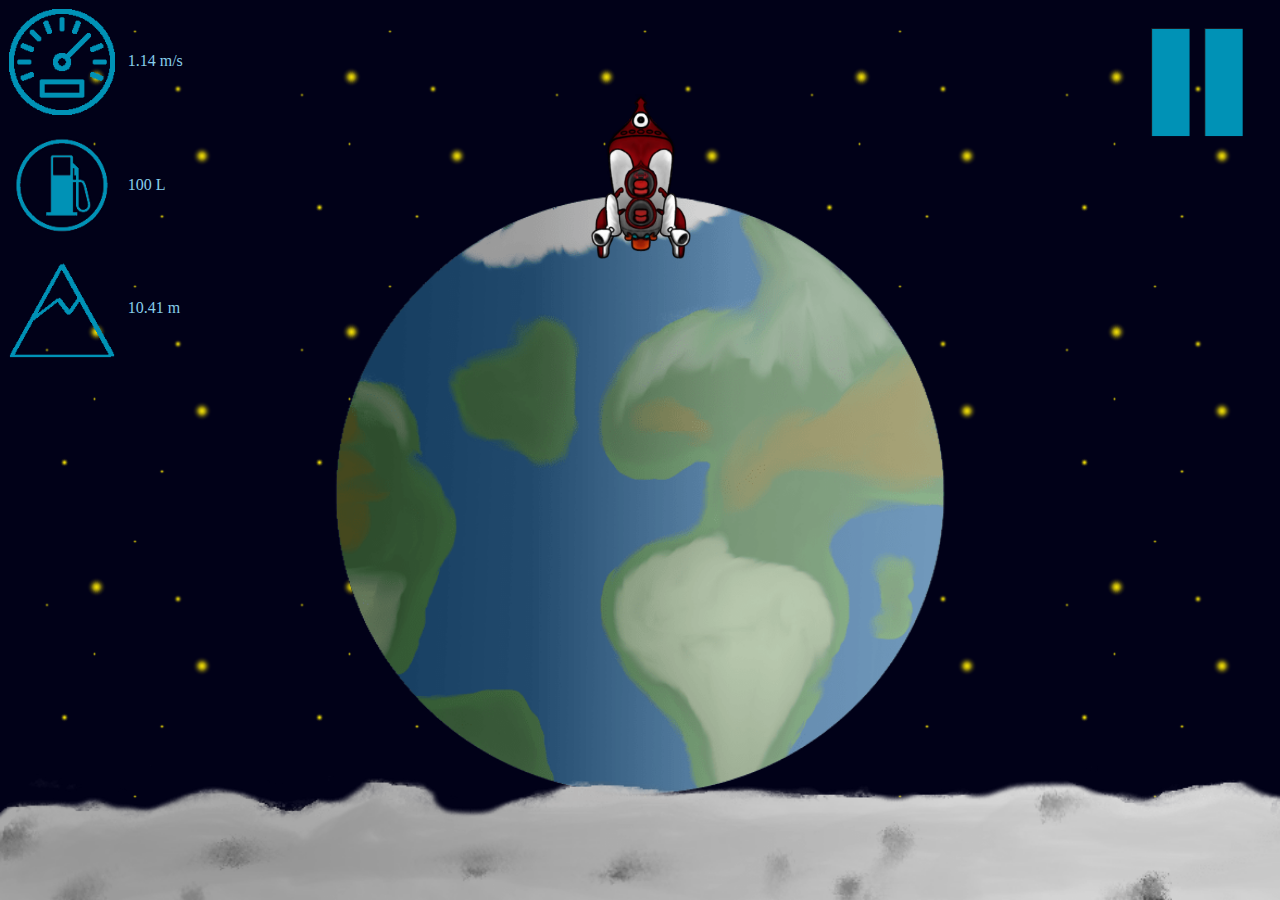
==== index.html @ b5a0437a "inicialización del repositorio" ====
<!DOCTYPE html>
<html>
<head>
    <title>Lunar Lander JS</title>
    <meta name="description" content="Lunar Lander con los conocimientos de primero de DAW">
    <meta name="viewport" content="width=device-width, initial-scale=1.0">
    <link rel='stylesheet' media='screen and (min-width: 721px)' href='css/d.css'>
    <link rel='stylesheet' media='screen and (max-width: 720px)' href='css/m.css'>
    <script src="js/js.js"></script>
</head>
<body>
    <div id="nave">
        <img id="cohete" src="img/Cohete.png" alt="img nave">
    </div>
    <img onclick="pausar();" id ="showm" src="img/Pausa.png">
    <div id="tierra">
        <img src="img/Tierra.png" alt="img tierra">
    </div>
    <div class="a">
        <div id="cpanel">
            <img src="img/Velocity.png"> <span id="velocidad">100</span> m/s<br>
            <img src="img/Fuel.png"> <span id="fuel">100</span> L<br>
            <img src="img/Height.png"> <span id="altura">70</span> m<br>
        </div>
    </div>
    <div class="b"></div>
    <div id="c">
        <img onclick="reanudar();" id="hidem" src="img/cancel.png">
        <br><br><h1>PAUSA</h1>
        <p>Para poder ganar deberás llegar a la superfície lunar a una velocidad inferior a 5 m/s, sino la nave explotará.</p>
        <p>Mantén pulsada cualquier tecla o clica una vez en la pantalla para encender los motores, y vuelve a clicar para apagar los motores. Pero recuerda: <br><br>El fuel decrece a medida que das impulso!</p>
    </div>
    <div class="d"></div>
    <div id="end">
        <h1 id="endgame">FIN DEL JUEGO</h1>
        <span id="infogame">Has perdido! Inténtalo de nuevo o mira la página de instrucciones para aprender más del juego.</span><br>
        <div id="restart"><img onclick="reset();" src="img/Reinicio.png" alt="img reset"></div>
        <div id="about"><a href="about.html"><img src="img/About.png" alt="img about"></a></div>
    </div>
</body>
</html>
---- css/d.css ----
body,html{
    background-image: url("../img/Background.png");
    height:100%;
    padding:0px;
    margin:0px;
}
.a{
    color:skyblue;
}
.b{
    
}
#c{
    background-color: darkblue;
    position: absolute;
    top: 5%;
    left: 2.5%;
    height: 90%;
    width: 95%;
    display:none;
    z-index: 25;
    border-radius: 25px;
    border-style: outset;
    filter: opacity(90%);
    text-align: center;
    color: white;
    font-size: 4vmin;
}
.a,.b{
    display:inline-block;
    width:33.33%;
    height:100%;
    float:left;
}
.d{
    background-image: url("../img/SueloLunar.png");
    background-size: cover; 
    height:15%;
    width:100%;
    position:fixed;
    bottom:0px;
}
#nave{
    text-align:center;
    position:fixed;
    top:10%;
    width:100%;
    height:20%;
    z-index: 10;
}
#nave img{
    height:100%;
}
#cpanel{
    z-index: 19;
}
#cpanel img{
    width: 25%;
    vertical-align: middle;
    margin: 2%;
}
#showm{
    float: right;
    width: 13%;
}
#hidem{
    float: right;
    width: 5%;
    margin: 1%;
}
#restart{
    width: 30%;
    display: inline-block;
    position: relative;
}
#restart img{
    width: 60%;
}
#tierra{
    text-align: center;
    position: absolute;
    top: 20%;
    width: 100%;
    height: 70%;
    z-index: 0;
}
#tierra img{
    height: 100%;
    position: relative;
}
#about{
    width: 25%;
    display: inline-block;

    position: relative;
}
#about img{
    width: 60%;
}
#end{
    top: 20%;
    width: 80%;
    height: 60%;
    left: 10%;
    position: fixed;
    background-color: darkblue;
    border-radius: 25px;
    color: white;
    font-size: 4vmin;
    border-style: outset;
    filter: opacity(90%);
    display: none;
    z-index: 25;
    text-align: center;
}
---- css/m.css ----
body,html{
    background-image: url(../img/Background.png);
    height:100%;
    padding:0px;
    margin:0px;
}
.a {
    display: inline-block;
    float: left;
    width: 45%;
    height: 100%;
    color: skyblue;
}
#c{
    background-color: darkblue;
    position: absolute;
    top: 5%;
    left: 2.5%;
    height: 90%;
    width: 95%;
    display:none;
    z-index: 25;
    border-radius: 25px;
    border-style: outset;
    filter: opacity(90%);
    text-align: center;
    color: white;
    font-size: 4vmin;
}
.d{
    background-image: url(../img/SueloLunar.png);
    background-size: cover;
    position:fixed;
    bottom:0px;
    height:15%;
    width:100%;
}
#nave{
    text-align:center;
    position:fixed;
    top:10%;
    width:100%;
    height:20%;
    z-index: 20;
}
#nave img{
    height:100%;
}
#cpanel{
    z-index: 2;
}
#altura{
    z-index: 5;
}
#cpanel img{
    width: 25%;
    margin: 2%;
    vertical-align: middle;
}
#showm{
    float: right;
    width: 20%;
    z-index: 50;
}
#hidem{
    float: right;
    width: 10%;
    margin: 1%;
}
#tierra{
    text-align: center;
    position: fixed;
    top: 20%;
    width: 100%;
    height: 70%;
    z-index: 0;
}
#tierra img{
    height: 100%;
    position: relative;
}
#restart{
    width: 30%;
    display: inline-block;
    margin-top: 10%;
    position: relative;
}
#restart img{
    width: 60%;
}
#about{
    width: 30%;
    display: inline-block;
    margin-top: 10%;
    position: relative;
}
#about img{
    width: 60%;
}
#end{
    top: 20%;
    width: 80%;
    height: 60%;
    left: 10%;
    position: fixed;
    background-color: darkblue;
    border-radius: 25px;
    color: white;
    font-size: 4vmin;
    border-style: outset;
    filter: opacity(90%);
    display: none;
    z-index: 25;
    text-align: center;
}
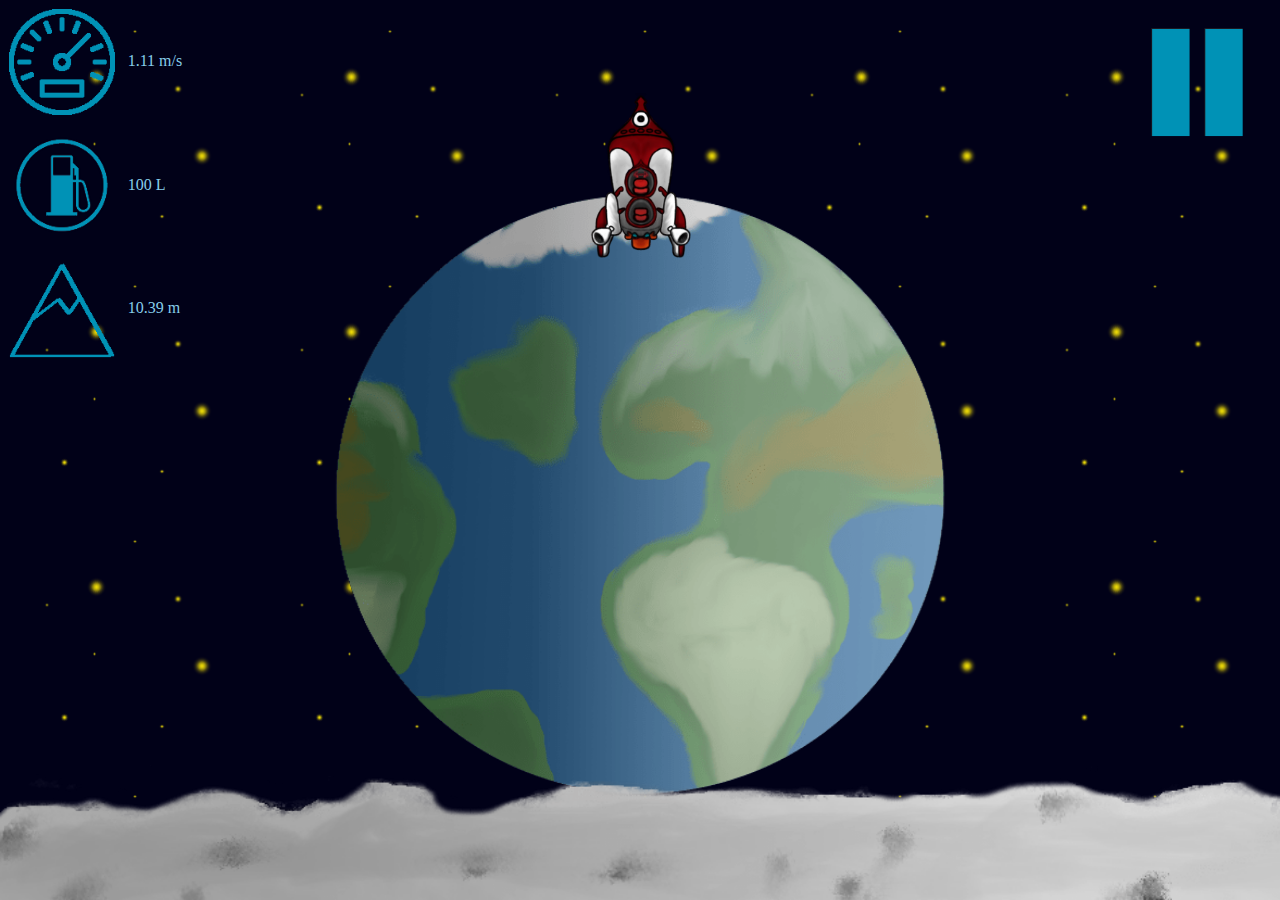
==== commit b60779cc: "arreglo" ====
(no text change in the page or its own stylesheets)
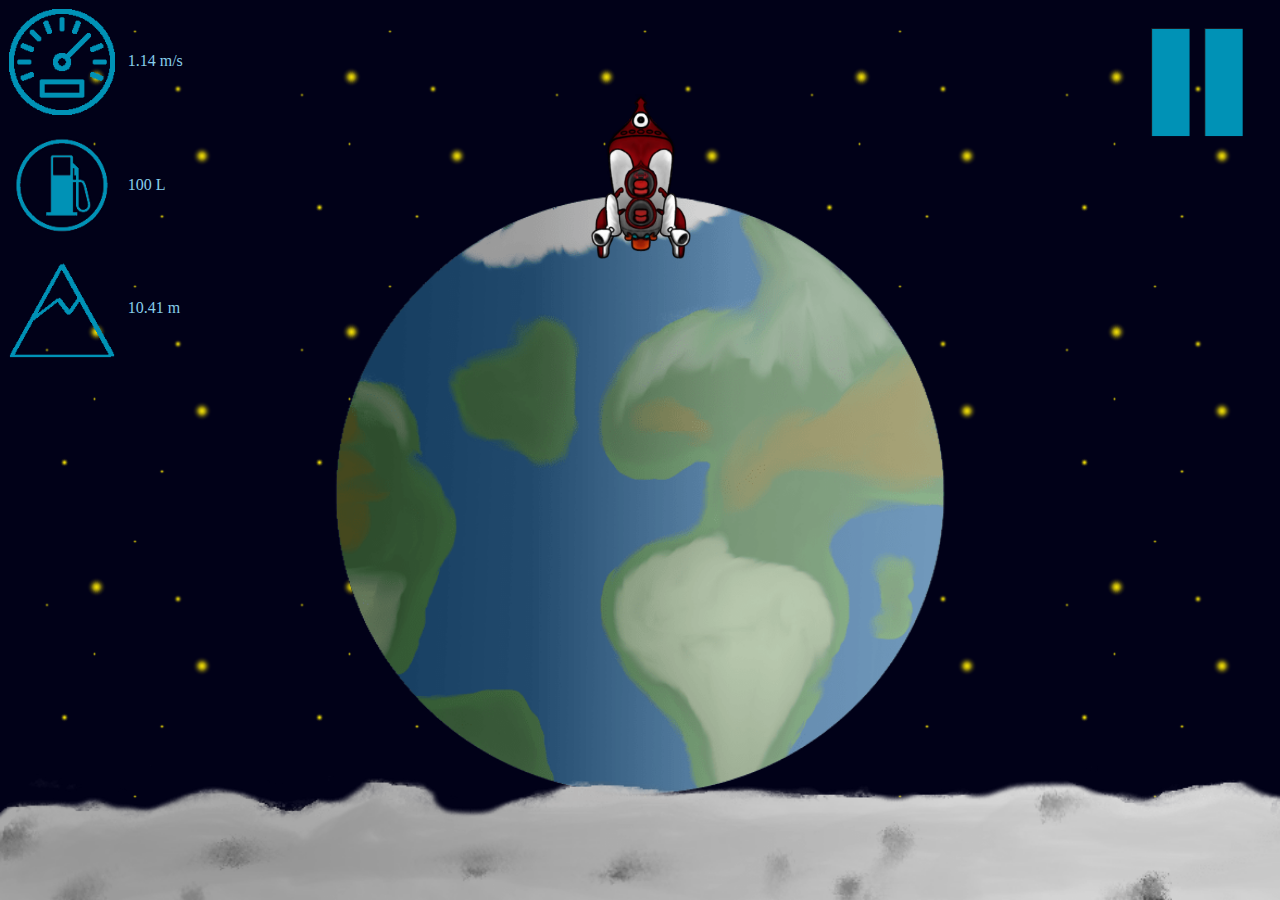
==== commit 6b2ba235: "minify" ====
--- a/index.html
+++ b/index.html
@@ -1,41 +1 @@
-<!DOCTYPE html>
-<html>
-<head>
-    <title>Lunar Lander JS</title>
-    <meta name="description" content="Lunar Lander con los conocimientos de primero de DAW">
-    <meta name="viewport" content="width=device-width, initial-scale=1.0">
-    <link rel='stylesheet' media='screen and (min-width: 721px)' href='css/d.css'>
-    <link rel='stylesheet' media='screen and (max-width: 720px)' href='css/m.css'>
-    <script src="js/js.js"></script>
-</head>
-<body>
-    <div id="nave">
-        <img id="cohete" src="img/Cohete.png" alt="img nave">
-    </div>
-    <img onclick="pausar();" id ="showm" src="img/Pausa.png">
-    <div id="tierra">
-        <img src="img/Tierra.png" alt="img tierra">
-    </div>
-    <div class="a">
-        <div id="cpanel">
-            <img src="img/Velocity.png"> <span id="velocidad">100</span> m/s<br>
-            <img src="img/Fuel.png"> <span id="fuel">100</span> L<br>
-            <img src="img/Height.png"> <span id="altura">70</span> m<br>
-        </div>
-    </div>
-    <div class="b"></div>
-    <div id="c">
-        <img onclick="reanudar();" id="hidem" src="img/cancel.png">
-        <br><br><h1>PAUSA</h1>
-        <p>Para poder ganar deberás llegar a la superfície lunar a una velocidad inferior a 5 m/s, sino la nave explotará.</p>
-        <p>Mantén pulsada cualquier tecla o clica una vez en la pantalla para encender los motores, y vuelve a clicar para apagar los motores. Pero recuerda: <br><br>El fuel decrece a medida que das impulso!</p>
-    </div>
-    <div class="d"></div>
-    <div id="end">
-        <h1 id="endgame">FIN DEL JUEGO</h1>
-        <span id="infogame">Has perdido! Inténtalo de nuevo o mira la página de instrucciones para aprender más del juego.</span><br>
-        <div id="restart"><img onclick="reset();" src="img/Reinicio.png" alt="img reset"></div>
-        <div id="about"><a href="about.html"><img src="img/About.png" alt="img about"></a></div>
-    </div>
-</body>
-</html>+<!DOCTYPE html><html><head> <title>Lunar Lander JS</title> <meta name="description" content="Lunar Lander con los conocimientos de primero de DAW"> <meta name="viewport" content="width=device-width, initial-scale=1.0"> <link rel='stylesheet' media='screen and (min-width: 721px)' href='css/d.css'> <link rel='stylesheet' media='screen and (max-width: 720px)' href='css/m.css'> <script src="js/js.js"></script></head><body> <div id="nave"> <img id="cohete" src="img/Cohete.png" alt="img nave"> </div><img onclick="pausar();" id="showm" src="img/Pausa.png"> <div id="tierra"> <img src="img/Tierra.png" alt="img tierra"> </div><div class="a"> <div id="cpanel"> <img src="img/Velocity.png"> <span id="velocidad">100</span> m/s<br><img src="img/Fuel.png"> <span id="fuel">100</span> L<br><img src="img/Height.png"> <span id="altura">70</span> m<br></div></div><div class="b"></div><div id="c"> <img onclick="reanudar();" id="hidem" src="img/cancel.png"> <br><br><h1>PAUSA</h1> <p>Para poder ganar deberás llegar a la superfície lunar a una velocidad inferior a 5 m/s, sino la nave explotará.</p><p>Mantén pulsada cualquier tecla o clica una vez en la pantalla para encender los motores, y vuelve a clicar para apagar los motores. Pero recuerda: <br><br>El fuel decrece a medida que das impulso!</p></div><div class="d"></div><div id="end"> <h1 id="endgame">FIN DEL JUEGO</h1> <span id="infogame">Has perdido! Inténtalo de nuevo o mira la página de instrucciones para aprender más del juego.</span><br><div id="restart"><img onclick="reset();" src="img/Reinicio.png" alt="img reset"></div><div id="about"><a href="about.html"><img src="img/About.png" alt="img about"></a></div></div></body></html>--- a/css/d.css
+++ b/css/d.css
@@ -1,115 +1 @@
-body,html{
-    background-image: url("../img/Background.png");
-    height:100%;
-    padding:0px;
-    margin:0px;
-}
-.a{
-    color:skyblue;
-}
-.b{
-    
-}
-#c{
-    background-color: darkblue;
-    position: absolute;
-    top: 5%;
-    left: 2.5%;
-    height: 90%;
-    width: 95%;
-    display:none;
-    z-index: 25;
-    border-radius: 25px;
-    border-style: outset;
-    filter: opacity(90%);
-    text-align: center;
-    color: white;
-    font-size: 4vmin;
-}
-.a,.b{
-    display:inline-block;
-    width:33.33%;
-    height:100%;
-    float:left;
-}
-.d{
-    background-image: url("../img/SueloLunar.png");
-    background-size: cover; 
-    height:15%;
-    width:100%;
-    position:fixed;
-    bottom:0px;
-}
-#nave{
-    text-align:center;
-    position:fixed;
-    top:10%;
-    width:100%;
-    height:20%;
-    z-index: 10;
-}
-#nave img{
-    height:100%;
-}
-#cpanel{
-    z-index: 19;
-}
-#cpanel img{
-    width: 25%;
-    vertical-align: middle;
-    margin: 2%;
-}
-#showm{
-    float: right;
-    width: 13%;
-}
-#hidem{
-    float: right;
-    width: 5%;
-    margin: 1%;
-}
-#restart{
-    width: 30%;
-    display: inline-block;
-    position: relative;
-}
-#restart img{
-    width: 60%;
-}
-#tierra{
-    text-align: center;
-    position: absolute;
-    top: 20%;
-    width: 100%;
-    height: 70%;
-    z-index: 0;
-}
-#tierra img{
-    height: 100%;
-    position: relative;
-}
-#about{
-    width: 25%;
-    display: inline-block;
-
-    position: relative;
-}
-#about img{
-    width: 60%;
-}
-#end{
-    top: 20%;
-    width: 80%;
-    height: 60%;
-    left: 10%;
-    position: fixed;
-    background-color: darkblue;
-    border-radius: 25px;
-    color: white;
-    font-size: 4vmin;
-    border-style: outset;
-    filter: opacity(90%);
-    display: none;
-    z-index: 25;
-    text-align: center;
-}+body,html{background-image: url("../img/Background.png"); height:100%; padding:0px; margin:0px;}.a{color:skyblue;}.b{}#c{background-color: darkblue; position: absolute; top: 5%; left: 2.5%; height: 90%; width: 95%; display:none; z-index: 25; border-radius: 25px; border-style: outset; filter: opacity(90%); text-align: center; color: white; font-size: 4vmin;}.a,.b{display:inline-block; width:33.33%; height:100%; float:left;}.d{background-image: url("../img/SueloLunar.png"); background-size: cover; height:15%; width:100%; position:fixed; bottom:0px;}#nave{text-align:center; position:fixed; top:10%; width:100%; height:20%; z-index: 10;}#nave img{height:100%;}#cpanel{z-index: 19;}#cpanel img{width: 25%; vertical-align: middle; margin: 2%;}#showm{float: right; width: 13%;}#hidem{float: right; width: 5%; margin: 1%;}#restart{width: 30%; display: inline-block; position: relative;}#restart img{width: 60%;}#tierra{text-align: center; position: absolute; top: 20%; width: 100%; height: 70%; z-index: 0;}#tierra img{height: 100%; position: relative;}#about{width: 25%; display: inline-block; position: relative;}#about img{width: 60%;}#end{top: 20%; width: 80%; height: 60%; left: 10%; position: fixed; background-color: darkblue; border-radius: 25px; color: white; font-size: 4vmin; border-style: outset; filter: opacity(90%); display: none; z-index: 25; text-align: center;}--- a/css/m.css
+++ b/css/m.css
@@ -1,115 +1 @@
-body,html{
-    background-image: url(../img/Background.png);
-    height:100%;
-    padding:0px;
-    margin:0px;
-}
-.a {
-    display: inline-block;
-    float: left;
-    width: 45%;
-    height: 100%;
-    color: skyblue;
-}
-#c{
-    background-color: darkblue;
-    position: absolute;
-    top: 5%;
-    left: 2.5%;
-    height: 90%;
-    width: 95%;
-    display:none;
-    z-index: 25;
-    border-radius: 25px;
-    border-style: outset;
-    filter: opacity(90%);
-    text-align: center;
-    color: white;
-    font-size: 4vmin;
-}
-.d{
-    background-image: url(../img/SueloLunar.png);
-    background-size: cover;
-    position:fixed;
-    bottom:0px;
-    height:15%;
-    width:100%;
-}
-#nave{
-    text-align:center;
-    position:fixed;
-    top:10%;
-    width:100%;
-    height:20%;
-    z-index: 20;
-}
-#nave img{
-    height:100%;
-}
-#cpanel{
-    z-index: 2;
-}
-#altura{
-    z-index: 5;
-}
-#cpanel img{
-    width: 25%;
-    margin: 2%;
-    vertical-align: middle;
-}
-#showm{
-    float: right;
-    width: 20%;
-    z-index: 50;
-}
-#hidem{
-    float: right;
-    width: 10%;
-    margin: 1%;
-}
-#tierra{
-    text-align: center;
-    position: fixed;
-    top: 20%;
-    width: 100%;
-    height: 70%;
-    z-index: 0;
-}
-#tierra img{
-    height: 100%;
-    position: relative;
-}
-#restart{
-    width: 30%;
-    display: inline-block;
-    margin-top: 10%;
-    position: relative;
-}
-#restart img{
-    width: 60%;
-}
-#about{
-    width: 30%;
-    display: inline-block;
-    margin-top: 10%;
-    position: relative;
-}
-#about img{
-    width: 60%;
-}
-#end{
-    top: 20%;
-    width: 80%;
-    height: 60%;
-    left: 10%;
-    position: fixed;
-    background-color: darkblue;
-    border-radius: 25px;
-    color: white;
-    font-size: 4vmin;
-    border-style: outset;
-    filter: opacity(90%);
-    display: none;
-    z-index: 25;
-    text-align: center;
-}+body,html{background-image: url(../img/Background.png); height:100%; padding:0px; margin:0px;}.a{display: inline-block; float: left; width: 45%; height: 100%; color: skyblue;}#c{background-color: darkblue; position: absolute; top: 5%; left: 2.5%; height: 90%; width: 95%; display:none; z-index: 25; border-radius: 25px; border-style: outset; filter: opacity(90%); text-align: center; color: white; font-size: 4vmin;}.d{background-image: url(../img/SueloLunar.png); background-size: cover; position:fixed; bottom:0px; height:15%; width:100%;}#nave{text-align:center; position:fixed; top:10%; width:100%; height:20%; z-index: 20;}#nave img{height:100%;}#cpanel{z-index: 2;}#altura{z-index: 5;}#cpanel img{width: 25%; margin: 2%; vertical-align: middle;}#showm{float: right; width: 20%; z-index: 50;}#hidem{float: right; width: 10%; margin: 1%;}#tierra{text-align: center; position: fixed; top: 20%; width: 100%; height: 70%; z-index: 0;}#tierra img{height: 100%; position: relative;}#restart{width: 30%; display: inline-block; margin-top: 10%; position: relative;}#restart img{width: 60%;}#about{width: 30%; display: inline-block; margin-top: 10%; position: relative;}#about img{width: 60%;}#end{top: 20%; width: 80%; height: 60%; left: 10%; position: fixed; background-color: darkblue; border-radius: 25px; color: white; font-size: 4vmin; border-style: outset; filter: opacity(90%); display: none; z-index: 25; text-align: center;}